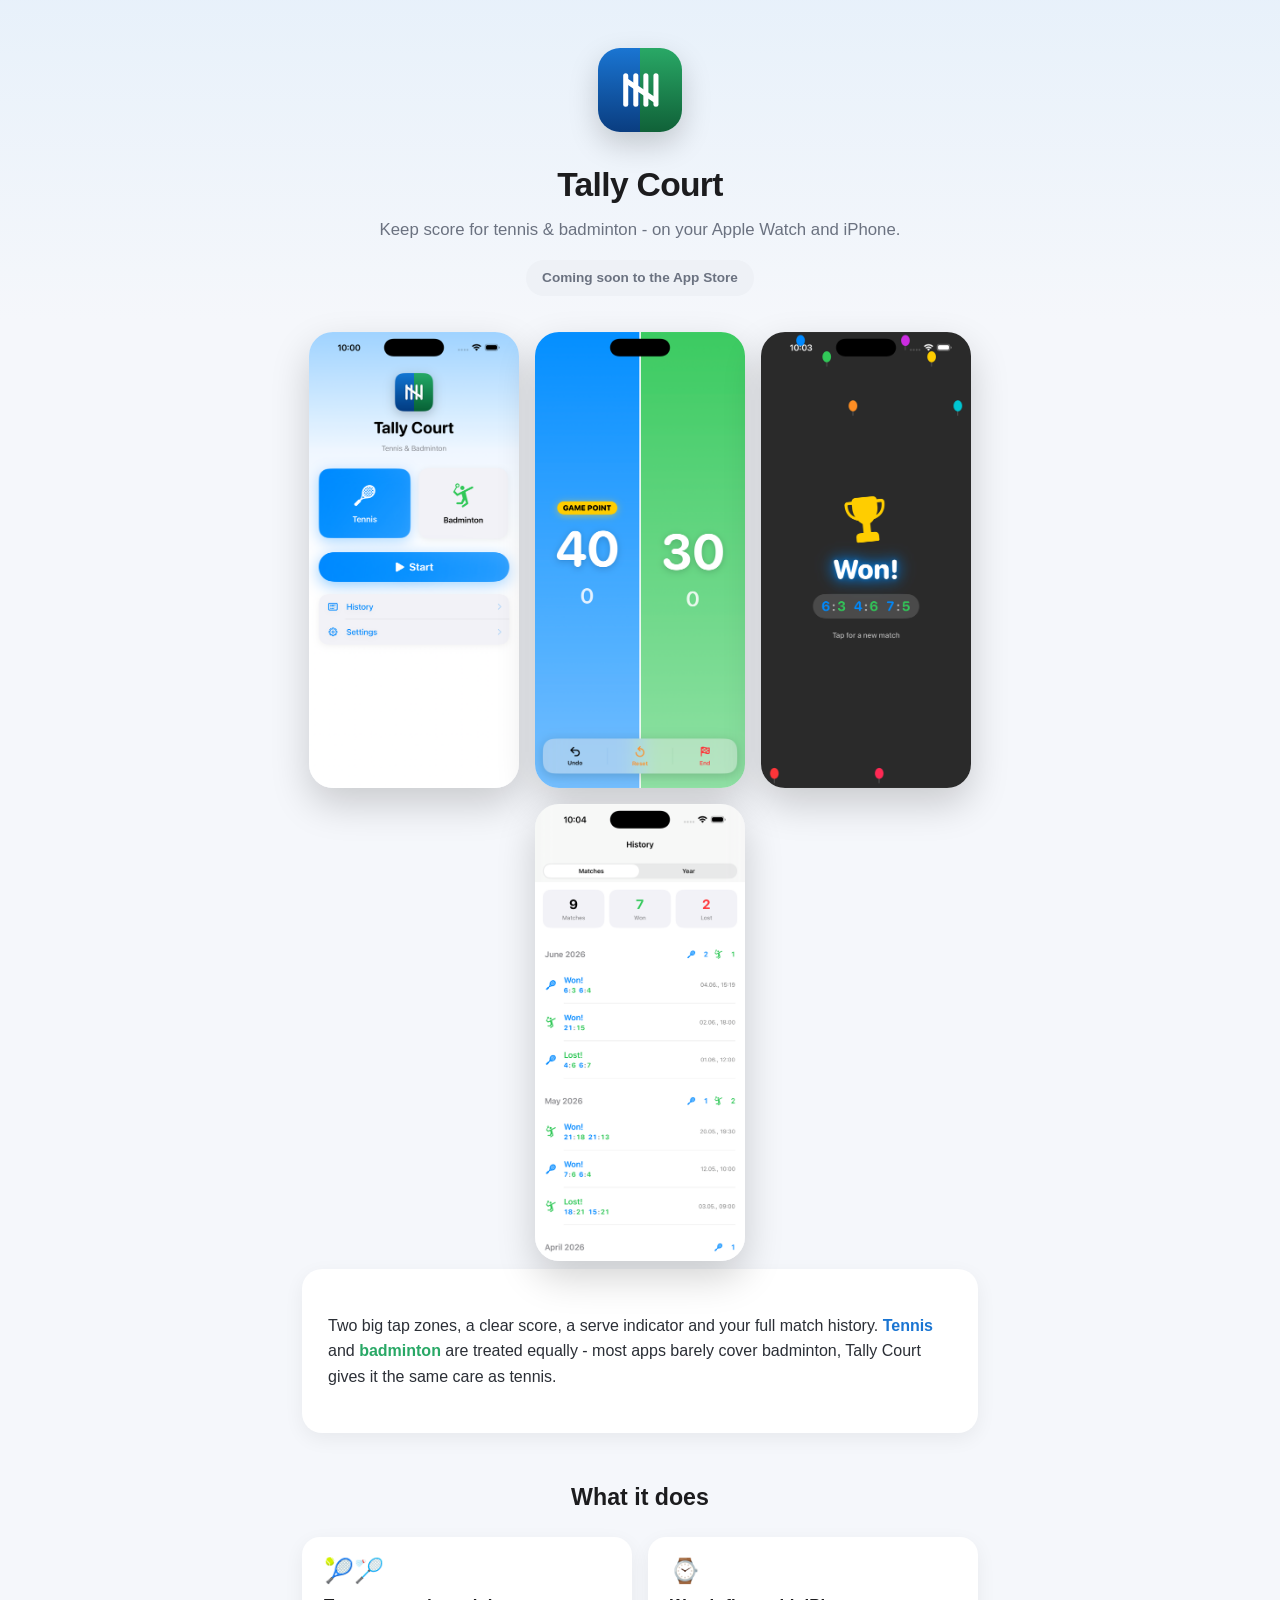
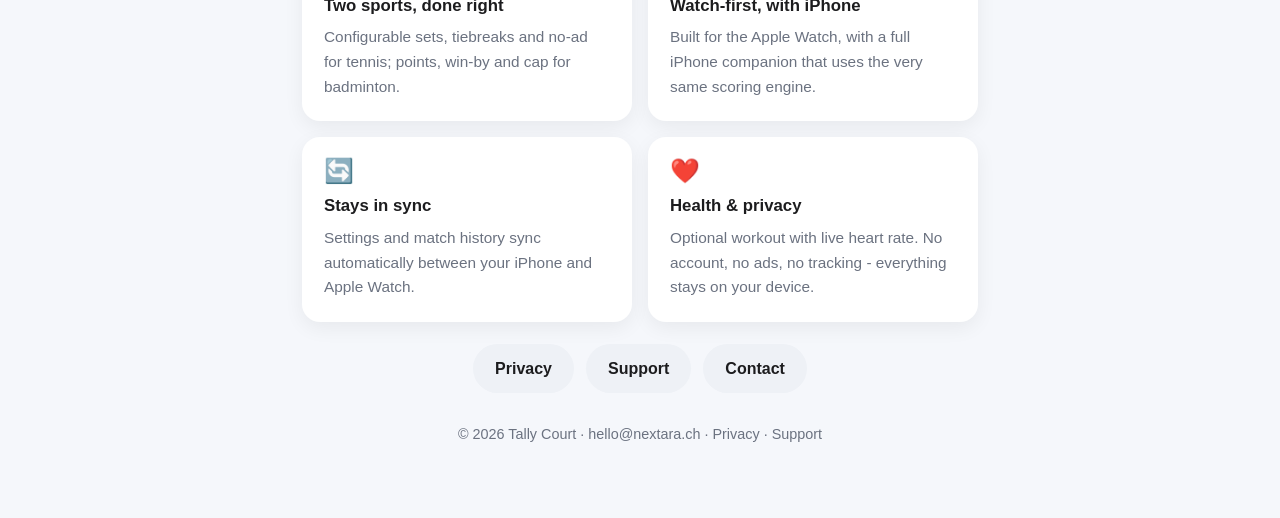
==== index.html @ cb95e3dd "Add marketing landing page with screenshots; set contact email to hello@nextara.ch" ====
<!doctype html>
<html lang="en">
<head>
  <meta charset="utf-8">
  <meta name="viewport" content="width=device-width, initial-scale=1">
  <title>Tally Court - Tennis &amp; Badminton scorekeeper for Apple Watch &amp; iPhone</title>
  <meta name="description" content="Tally Court keeps score for tennis and badminton on your Apple Watch and iPhone. Two tap zones, big score, serve indicator, match history - badminton treated equally to tennis.">
  <meta property="og:title" content="Tally Court">
  <meta property="og:description" content="Keep score for tennis and badminton on your Apple Watch and iPhone.">
  <meta property="og:type" content="website">
  <link rel="icon" href="mark.svg">
  <link rel="stylesheet" href="style.css">
</head>
<body>
  <div class="wrap">
    <header class="hero">
      <img class="mark" src="mark.svg" alt="Tally Court">
      <h1>Tally Court</h1>
      <p class="tagline">Keep score for tennis &amp; badminton - on your Apple Watch and iPhone.</p>
      <span class="badge">Coming soon to the App Store</span>
    </header>

    <div class="shots">
      <img src="shots/1-home.png" alt="Home screen" loading="lazy">
      <img src="shots/2-score.png" alt="Live score" loading="lazy">
      <img src="shots/3-win.png" alt="Match won" loading="lazy">
      <img src="shots/4-history.png" alt="Match history" loading="lazy">
    </div>

    <div class="card">
      <p>Two big tap zones, a clear score, a serve indicator and your full match history. <span class="sport tennis">Tennis</span> and <span class="sport badminton">badminton</span> are treated equally - most apps barely cover badminton, Tally Court gives it the same care as tennis.</p>
    </div>

    <h2 class="section-title">What it does</h2>
    <div class="features">
      <div class="feature">
        <div class="ico">🎾🏸</div>
        <h3>Two sports, done right</h3>
        <p>Configurable sets, tiebreaks and no-ad for tennis; points, win-by and cap for badminton.</p>
      </div>
      <div class="feature">
        <div class="ico">⌚️</div>
        <h3>Watch-first, with iPhone</h3>
        <p>Built for the Apple Watch, with a full iPhone companion that uses the very same scoring engine.</p>
      </div>
      <div class="feature">
        <div class="ico">🔄</div>
        <h3>Stays in sync</h3>
        <p>Settings and match history sync automatically between your iPhone and Apple Watch.</p>
      </div>
      <div class="feature">
        <div class="ico">❤️</div>
        <h3>Health &amp; privacy</h3>
        <p>Optional workout with live heart rate. No account, no ads, no tracking - everything stays on your device.</p>
      </div>
    </div>

    <div class="btns">
      <a class="btn alt" href="privacy.html">Privacy</a>
      <a class="btn alt" href="support.html">Support</a>
      <a class="btn alt" href="mailto:hello@nextara.ch">Contact</a>
    </div>

    <footer>
      &copy; 2026 Tally Court &middot; <a href="mailto:hello@nextara.ch">hello@nextara.ch</a> &middot;
      <a href="privacy.html">Privacy</a> &middot; <a href="support.html">Support</a>
    </footer>
  </div>
</body>
</html>
---- style.css ----
:root {
  --blue: #1a75d2;
  --green: #29a866;
  --ink: #1c1c1e;
  --muted: #6b7280;
  --bg: #f5f7fb;
  --card: #ffffff;
}

* { box-sizing: border-box; }

html { -webkit-text-size-adjust: 100%; }

body {
  margin: 0;
  font-family: -apple-system, BlinkMacSystemFont, "Segoe UI", Roboto, Helvetica, Arial, sans-serif;
  color: var(--ink);
  background: linear-gradient(180deg, rgba(26,117,210,0.10), var(--bg) 320px);
  line-height: 1.6;
}

.wrap {
  max-width: 720px;
  margin: 0 auto;
  padding: 48px 22px 72px;
}

header.hero { text-align: center; margin-bottom: 36px; }

.mark { width: 84px; height: 84px; border-radius: 22px; box-shadow: 0 12px 30px rgba(0,0,0,0.18); }

h1 { font-size: 2.1rem; font-weight: 800; margin: 18px 0 6px; letter-spacing: -0.02em; }
.tagline { color: var(--muted); font-size: 1.05rem; margin: 0; }

.card {
  background: var(--card);
  border-radius: 20px;
  padding: 28px 26px;
  box-shadow: 0 6px 20px rgba(0,0,0,0.06);
  margin-bottom: 22px;
}

h2 { font-size: 1.3rem; margin: 6px 0 14px; }
h3 { font-size: 1.05rem; margin: 22px 0 6px; }
p, li { color: #2b2f36; }
ul { padding-left: 20px; }
li { margin: 6px 0; }
small, .muted { color: var(--muted); }

a { color: var(--blue); text-decoration: none; }
a:hover { text-decoration: underline; }

.btns { display: flex; gap: 12px; flex-wrap: wrap; justify-content: center; margin-top: 22px; }
.btn {
  display: inline-block; padding: 12px 22px; border-radius: 999px; font-weight: 600;
  background: var(--blue); color: #fff;
}
.btn.alt { background: #eef1f6; color: var(--ink); }

footer { text-align: center; color: var(--muted); font-size: 0.9rem; margin-top: 30px; }
footer a { color: var(--muted); }

.sport { font-weight: 700; }
.tennis { color: var(--blue); }
.badminton { color: var(--green); }

.badge {
  display: inline-block; margin-top: 16px; padding: 7px 16px; border-radius: 999px;
  background: #eef1f6; color: var(--muted); font-size: 0.85rem; font-weight: 600;
}

.shots { display: flex; gap: 16px; justify-content: center; flex-wrap: wrap; margin: 6px 0 8px; }
.shots img {
  width: 210px; max-width: 42vw; border-radius: 24px;
  box-shadow: 0 16px 38px rgba(0,0,0,0.18);
}

.section-title { text-align: center; font-size: 1.45rem; margin: 46px 0 20px; }

.features { display: grid; grid-template-columns: repeat(auto-fit, minmax(220px, 1fr)); gap: 16px; }
.feature {
  background: var(--card); border-radius: 18px; padding: 22px;
  box-shadow: 0 6px 20px rgba(0,0,0,0.06);
}
.feature .ico { font-size: 1.5rem; line-height: 1; }
.feature h3 { margin: 10px 0 6px; font-size: 1.05rem; }
.feature p { color: var(--muted); margin: 0; font-size: 0.96rem; }
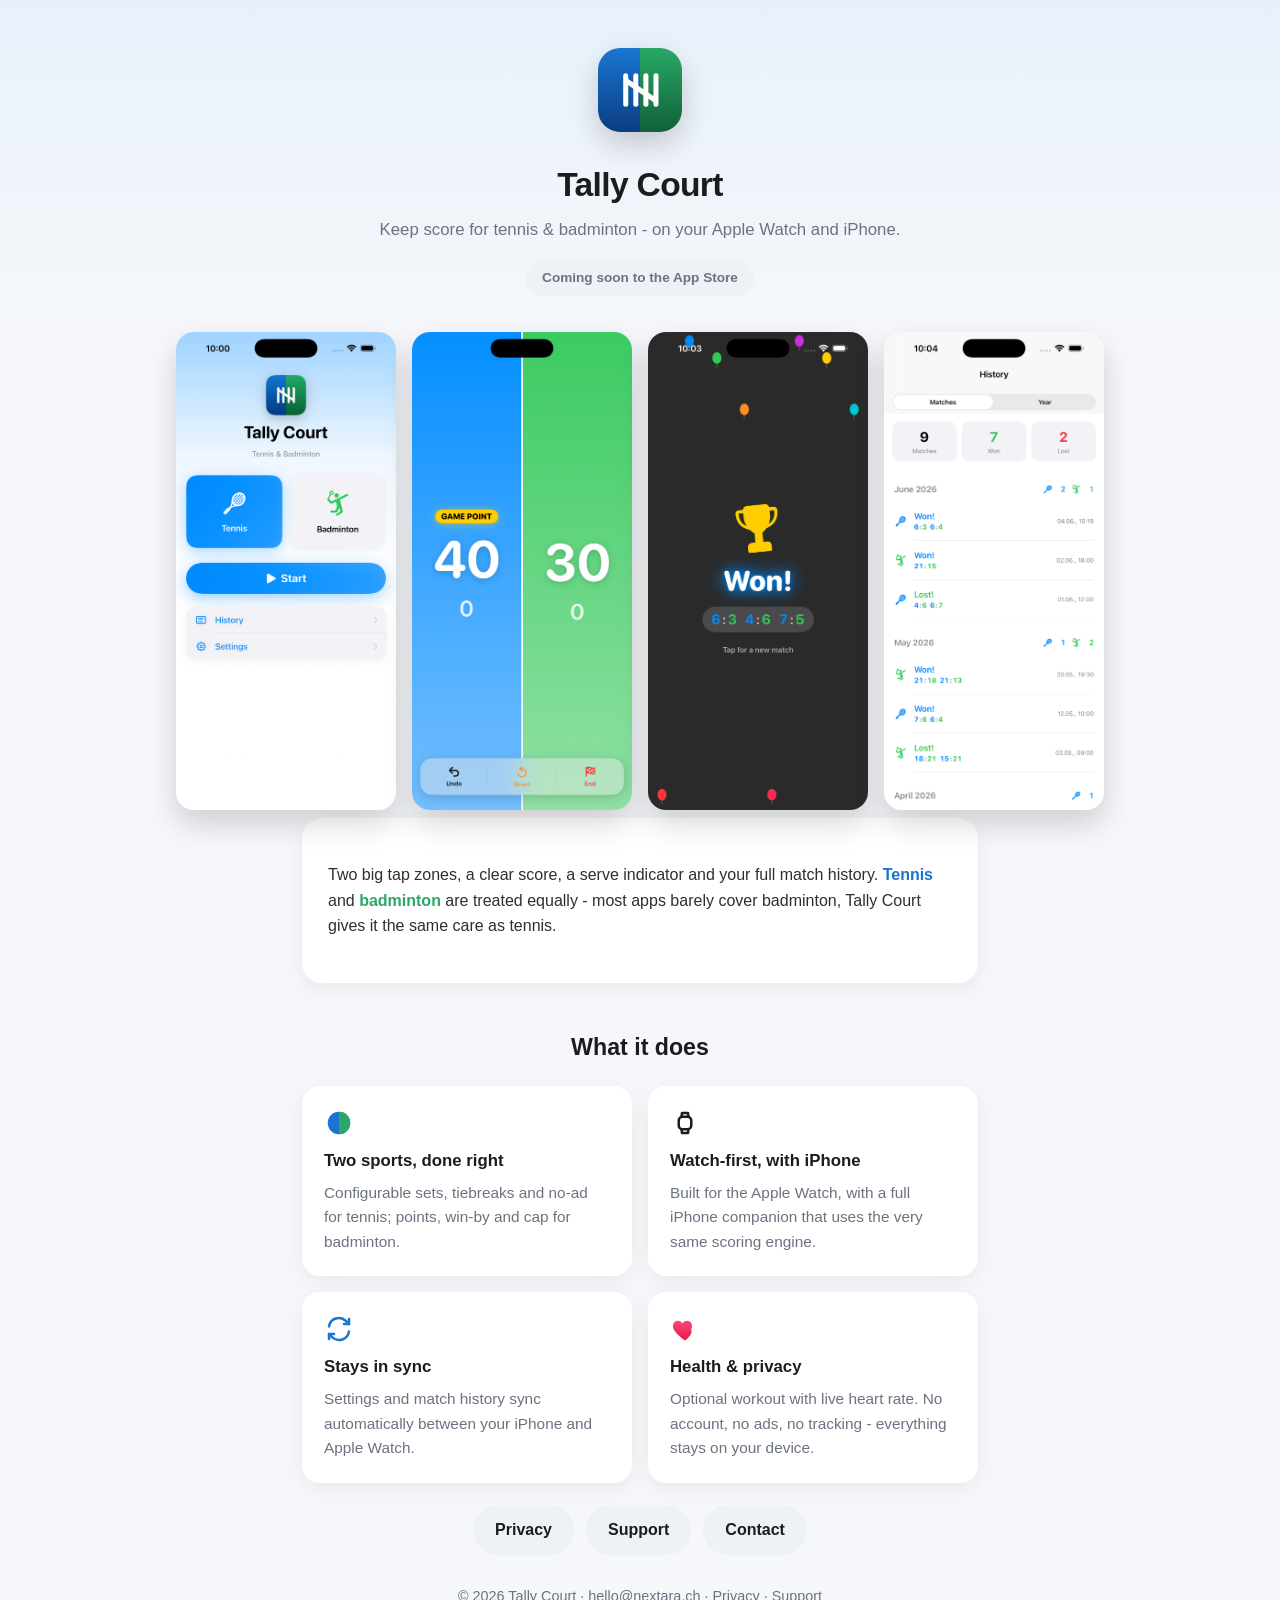
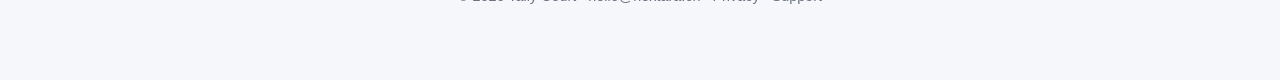
==== commit c862378b: "Replace feature emojis with inline SVG icons and put screenshots in one row" ====
--- a/index.html
+++ b/index.html
@@ -34,22 +34,47 @@
     <h2 class="section-title">What it does</h2>
     <div class="features">
       <div class="feature">
-        <div class="ico">🎾🏸</div>
+        <div class="ico">
+          <svg viewBox="0 0 24 24" aria-hidden="true">
+            <circle cx="12" cy="12" r="9" fill="#1a75d2"/>
+            <path d="M12 3a9 9 0 0 1 0 18z" fill="#29a866"/>
+          </svg>
+        </div>
         <h3>Two sports, done right</h3>
         <p>Configurable sets, tiebreaks and no-ad for tennis; points, win-by and cap for badminton.</p>
       </div>
       <div class="feature">
-        <div class="ico">⌚️</div>
+        <div class="ico">
+          <svg viewBox="0 0 24 24" fill="none" stroke="#1c1c1e" stroke-width="2" stroke-linecap="round" stroke-linejoin="round" aria-hidden="true">
+            <rect x="7" y="7" width="10" height="10" rx="3"/>
+            <path d="M9.2 7l.4-3h4.8l.4 3M9.2 17l.4 3h4.8l.4-3"/>
+          </svg>
+        </div>
         <h3>Watch-first, with iPhone</h3>
         <p>Built for the Apple Watch, with a full iPhone companion that uses the very same scoring engine.</p>
       </div>
       <div class="feature">
-        <div class="ico">🔄</div>
+        <div class="ico">
+          <svg viewBox="0 0 24 24" fill="none" stroke="#1a75d2" stroke-width="2" stroke-linecap="round" stroke-linejoin="round" aria-hidden="true">
+            <path d="M4 10a8 8 0 0 1 13.5-4.5L20 8"/>
+            <path d="M20 14a8 8 0 0 1-13.5 4.5L4 16"/>
+            <path d="M20 4v4h-4M4 20v-4h4"/>
+          </svg>
+        </div>
         <h3>Stays in sync</h3>
         <p>Settings and match history sync automatically between your iPhone and Apple Watch.</p>
       </div>
       <div class="feature">
-        <div class="ico">❤️</div>
+        <div class="ico">
+          <svg viewBox="0 0 24 24" aria-hidden="true">
+            <defs>
+              <linearGradient id="heart" x1="0" y1="0" x2="0" y2="1">
+                <stop offset="0" stop-color="#fd4a7a"/><stop offset="1" stop-color="#e51a45"/>
+              </linearGradient>
+            </defs>
+            <path d="M12 21s-6.7-4.3-9-8.7C1.4 8.7 3 5.3 6.3 5.3c1.9 0 3 1.1 3.7 2.1.7-1 1.8-2.1 3.7-2.1 3.3 0 4.9 3.4 3.3 7C18.7 16.7 12 21 12 21z" fill="url(#heart)"/>
+          </svg>
+        </div>
         <h3>Health &amp; privacy</h3>
         <p>Optional workout with live heart rate. No account, no ads, no tracking - everything stays on your device.</p>
       </div>
--- a/style.css
+++ b/style.css
@@ -69,10 +69,14 @@
   background: #eef1f6; color: var(--muted); font-size: 0.85rem; font-weight: 600;
 }
 
-.shots { display: flex; gap: 16px; justify-content: center; flex-wrap: wrap; margin: 6px 0 8px; }
+.shots {
+  display: flex; gap: 16px; justify-content: center; flex-wrap: nowrap;
+  position: relative; left: 50%; transform: translateX(-50%);
+  width: min(94vw, 940px); margin: 6px 0 8px;
+}
 .shots img {
-  width: 210px; max-width: 42vw; border-radius: 24px;
-  box-shadow: 0 16px 38px rgba(0,0,0,0.18);
+  flex: 1 1 0; min-width: 0; max-width: 220px; height: auto; border-radius: 18px;
+  box-shadow: 0 14px 30px rgba(0,0,0,0.16);
 }
 
 .section-title { text-align: center; font-size: 1.45rem; margin: 46px 0 20px; }
@@ -82,6 +86,7 @@
   background: var(--card); border-radius: 18px; padding: 22px;
   box-shadow: 0 6px 20px rgba(0,0,0,0.06);
 }
-.feature .ico { font-size: 1.5rem; line-height: 1; }
+.feature .ico { line-height: 1; }
+.feature .ico svg { width: 30px; height: 30px; display: block; }
 .feature h3 { margin: 10px 0 6px; font-size: 1.05rem; }
 .feature p { color: var(--muted); margin: 0; font-size: 0.96rem; }
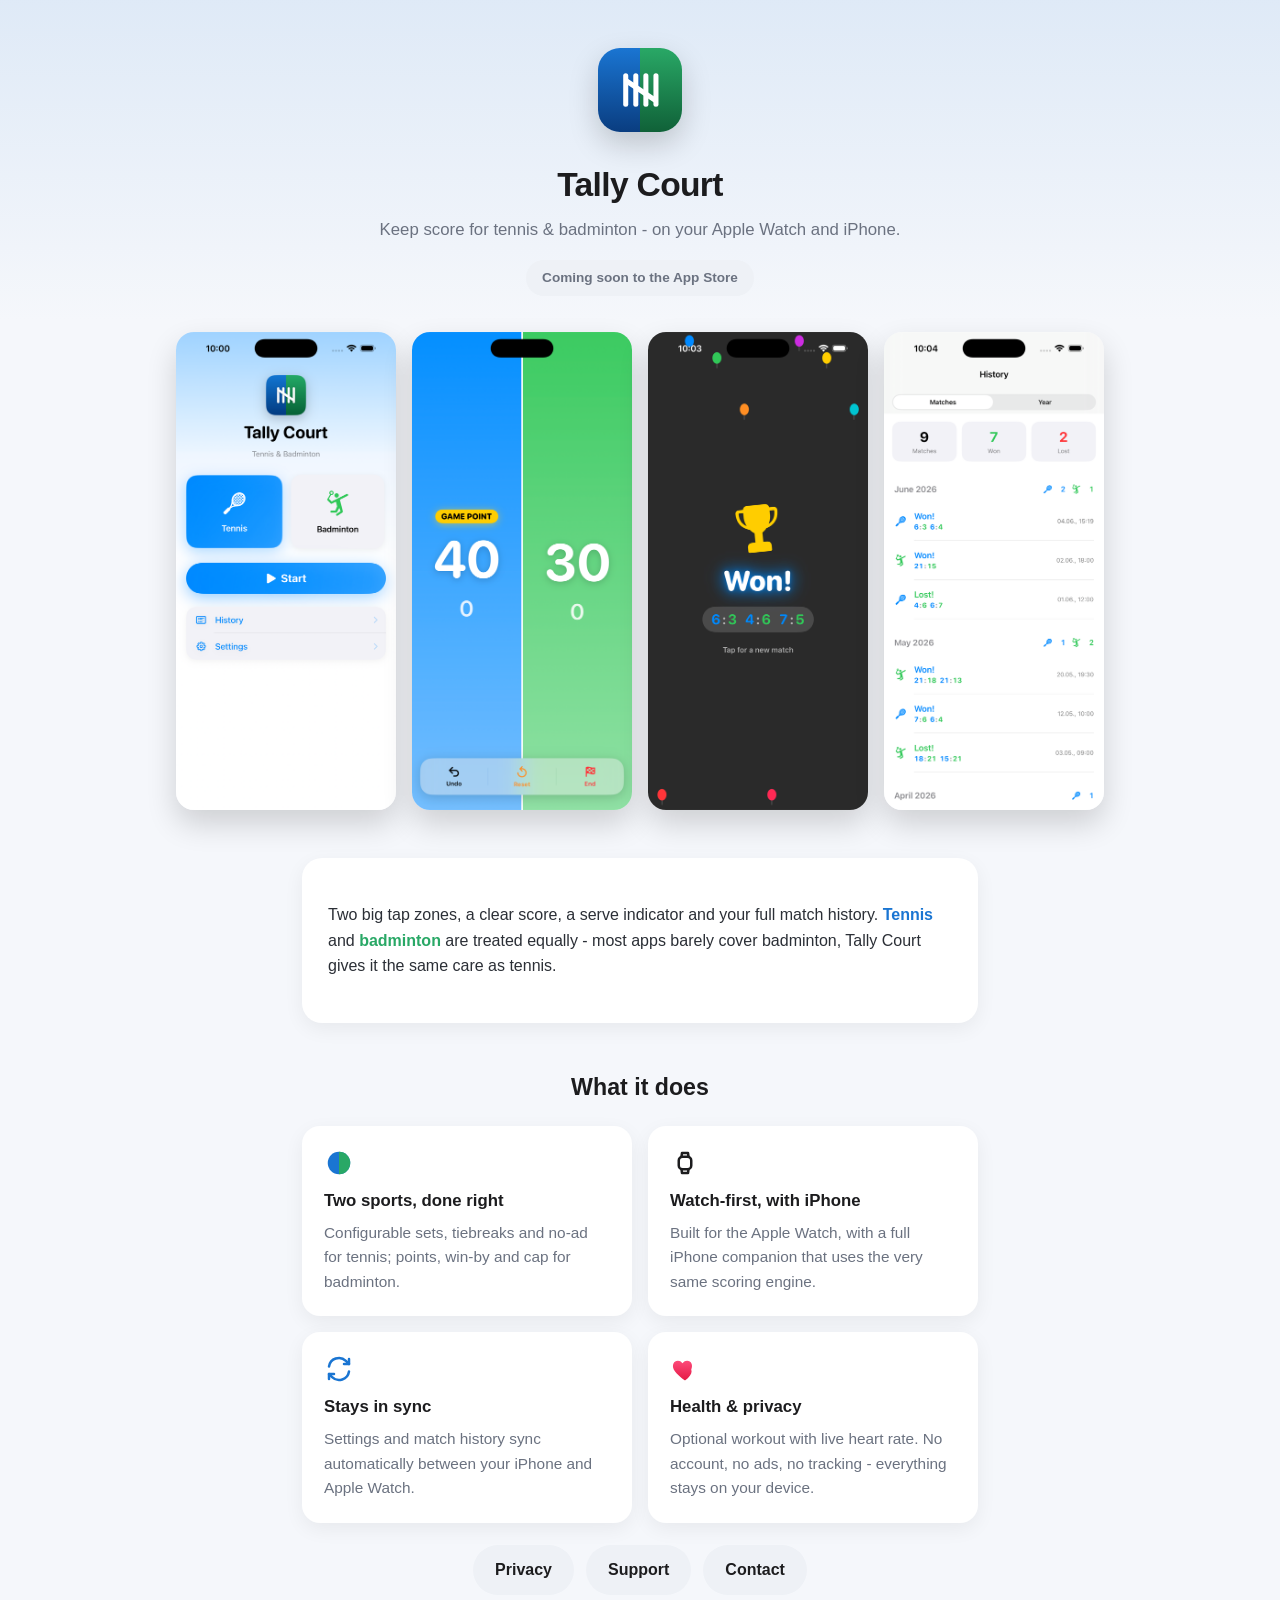
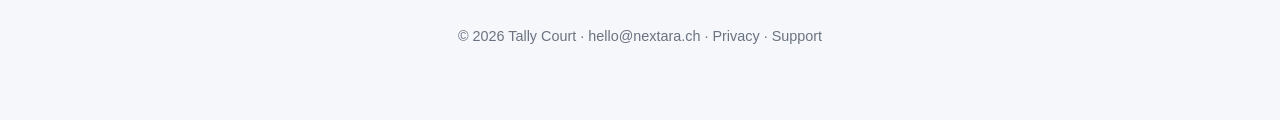
==== commit 9a9214af: "Obfuscate the contact email against scraping bots (assembled via JS)" ====
--- a/index.html
+++ b/index.html
@@ -83,13 +83,14 @@
     <div class="btns">
       <a class="btn alt" href="privacy.html">Privacy</a>
       <a class="btn alt" href="support.html">Support</a>
-      <a class="btn alt" href="mailto:hello@nextara.ch">Contact</a>
+      <a class="btn alt" data-mail href="#">Contact</a>
     </div>
 
     <footer>
-      &copy; 2026 Tally Court &middot; <a href="mailto:hello@nextara.ch">hello@nextara.ch</a> &middot;
+      &copy; 2026 Tally Court &middot; <a data-mail="text" href="#">email</a> &middot;
       <a href="privacy.html">Privacy</a> &middot; <a href="support.html">Support</a>
     </footer>
   </div>
+  <script src="mail.js"></script>
 </body>
 </html>
--- a/style.css
+++ b/style.css
@@ -11,11 +11,14 @@
 
 html { -webkit-text-size-adjust: 100%; }
 
+html { background: var(--bg); }
+
 body {
   margin: 0;
+  min-height: 100vh;
   font-family: -apple-system, BlinkMacSystemFont, "Segoe UI", Roboto, Helvetica, Arial, sans-serif;
   color: var(--ink);
-  background: linear-gradient(180deg, rgba(26,117,210,0.10), var(--bg) 320px);
+  background: linear-gradient(180deg, rgba(26,117,210,0.10), var(--bg) 320px) no-repeat;
   line-height: 1.6;
 }
 
@@ -72,7 +75,7 @@
 .shots {
   display: flex; gap: 16px; justify-content: center; flex-wrap: nowrap;
   position: relative; left: 50%; transform: translateX(-50%);
-  width: min(94vw, 940px); margin: 6px 0 8px;
+  width: min(94vw, 940px); margin: 20px 0 48px;
 }
 .shots img {
   flex: 1 1 0; min-width: 0; max-width: 220px; height: auto; border-radius: 18px;
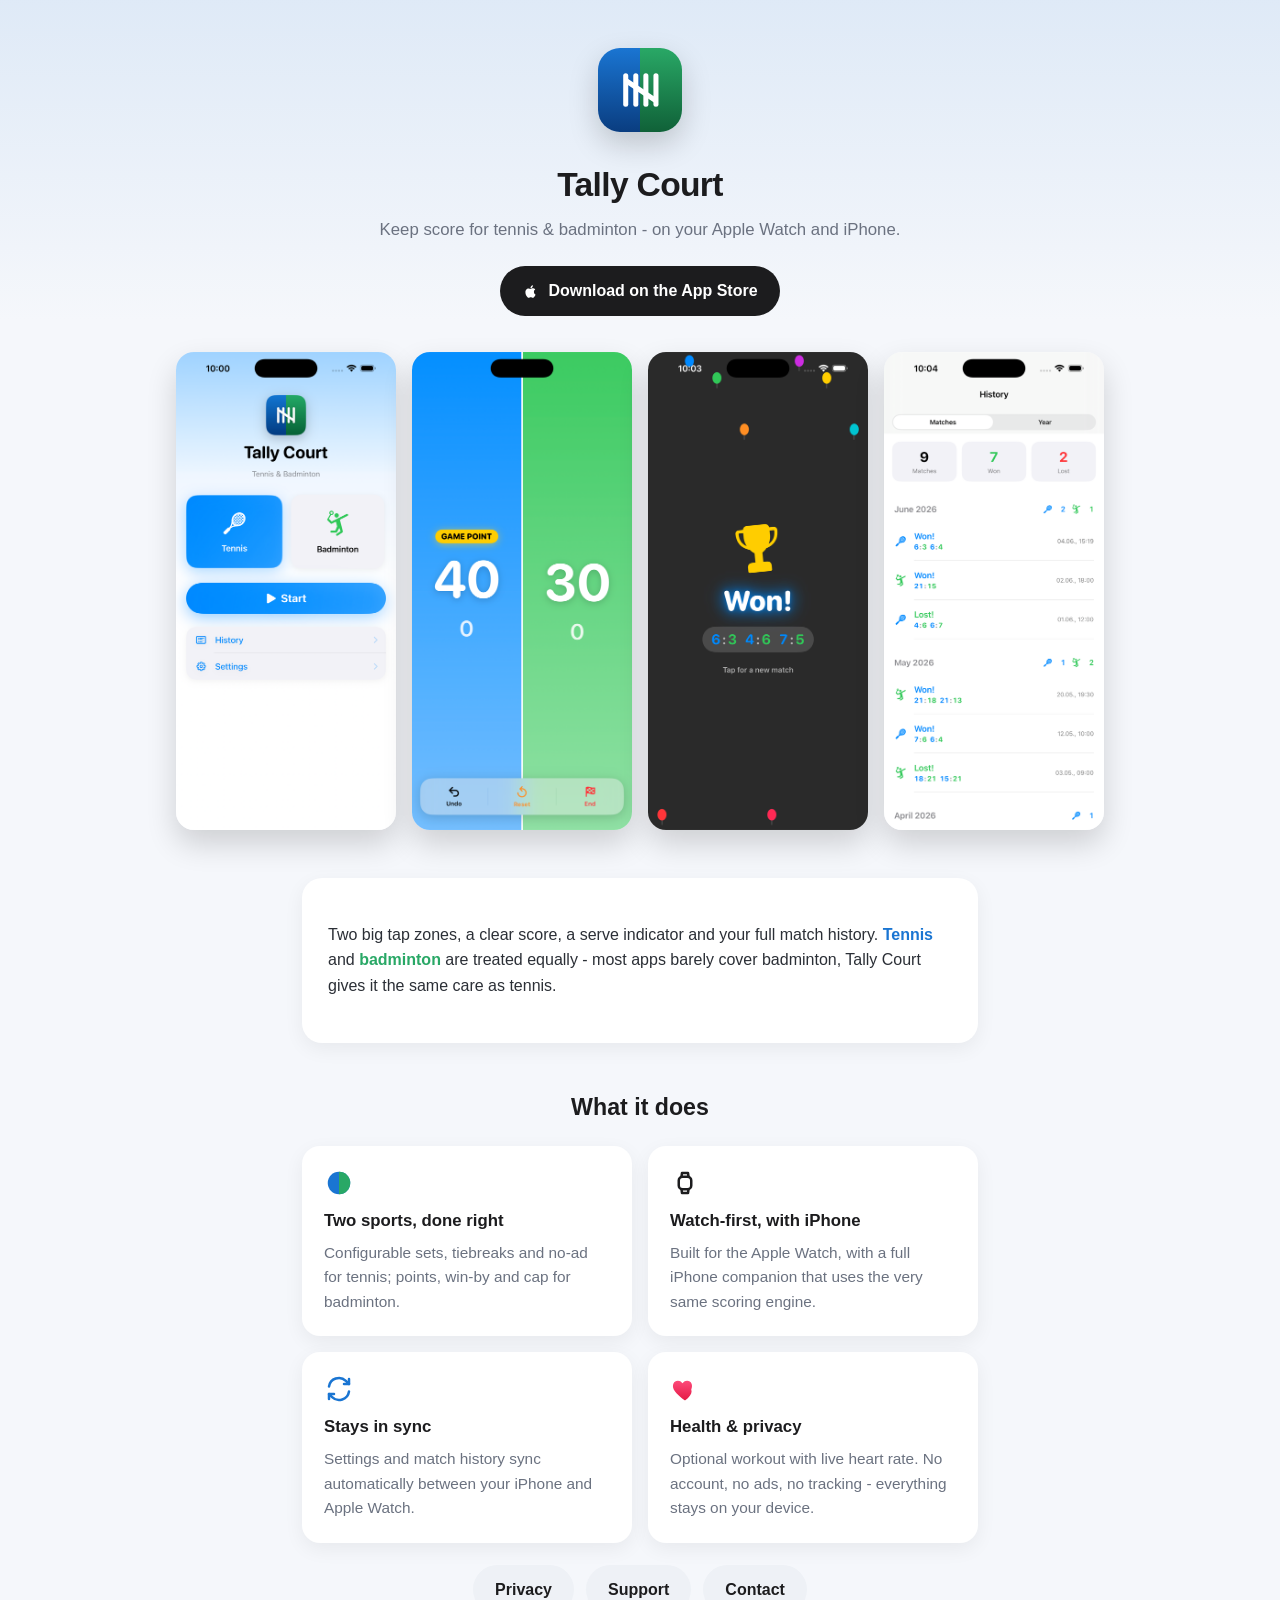
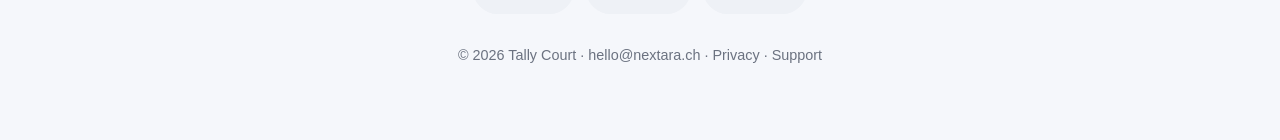
==== commit ff07040c: "Add App Store download button, replace coming-soon badge" ====
--- a/index.html
+++ b/index.html
@@ -17,7 +17,12 @@
       <img class="mark" src="mark.svg" alt="Tally Court">
       <h1>Tally Court</h1>
       <p class="tagline">Keep score for tennis &amp; badminton - on your Apple Watch and iPhone.</p>
-      <span class="badge">Coming soon to the App Store</span>
+      <div class="btns">
+        <a class="btn store" href="https://apps.apple.com/app/id6776566859">
+          <svg viewBox="0 0 16 16" aria-hidden="true" focusable="false"><path fill="currentColor" d="M11.18 8.46c.02-1.49 1.22-2.2 1.27-2.24-.69-1.02-1.77-1.16-2.15-1.18-.92-.09-1.79.54-2.25.54-.46 0-1.18-.53-1.94-.51-1 .01-1.92.58-2.43 1.47-1.04 1.8-.27 4.46.75 5.92.5.71 1.09 1.51 1.86 1.48.75-.03 1.03-.48 1.93-.48.9 0 1.16.48 1.95.46.81-.01 1.32-.73 1.81-1.45.57-.83.81-1.63.82-1.67-.02-.01-1.57-.6-1.59-2.39zM9.7 4.03c.41-.5.69-1.19.61-1.88-.59.02-1.31.39-1.74.89-.38.44-.72 1.15-.63 1.82.66.05 1.34-.33 1.76-.83z"/></svg>
+          Download on the App Store
+        </a>
+      </div>
     </header>
 
     <div class="shots">
--- a/style.css
+++ b/style.css
@@ -59,6 +59,12 @@
   background: var(--blue); color: #fff;
 }
 .btn.alt { background: #eef1f6; color: var(--ink); }
+.btn.store {
+  display: inline-flex; align-items: center; gap: 9px;
+  background: var(--ink); color: #fff;
+}
+.btn.store:hover { text-decoration: none; background: #000; }
+.btn.store svg { width: 17px; height: 17px; }
 
 footer { text-align: center; color: var(--muted); font-size: 0.9rem; margin-top: 30px; }
 footer a { color: var(--muted); }
@@ -66,11 +72,6 @@
 .sport { font-weight: 700; }
 .tennis { color: var(--blue); }
 .badminton { color: var(--green); }
-
-.badge {
-  display: inline-block; margin-top: 16px; padding: 7px 16px; border-radius: 999px;
-  background: #eef1f6; color: var(--muted); font-size: 0.85rem; font-weight: 600;
-}
 
 .shots {
   display: flex; gap: 16px; justify-content: center; flex-wrap: nowrap;
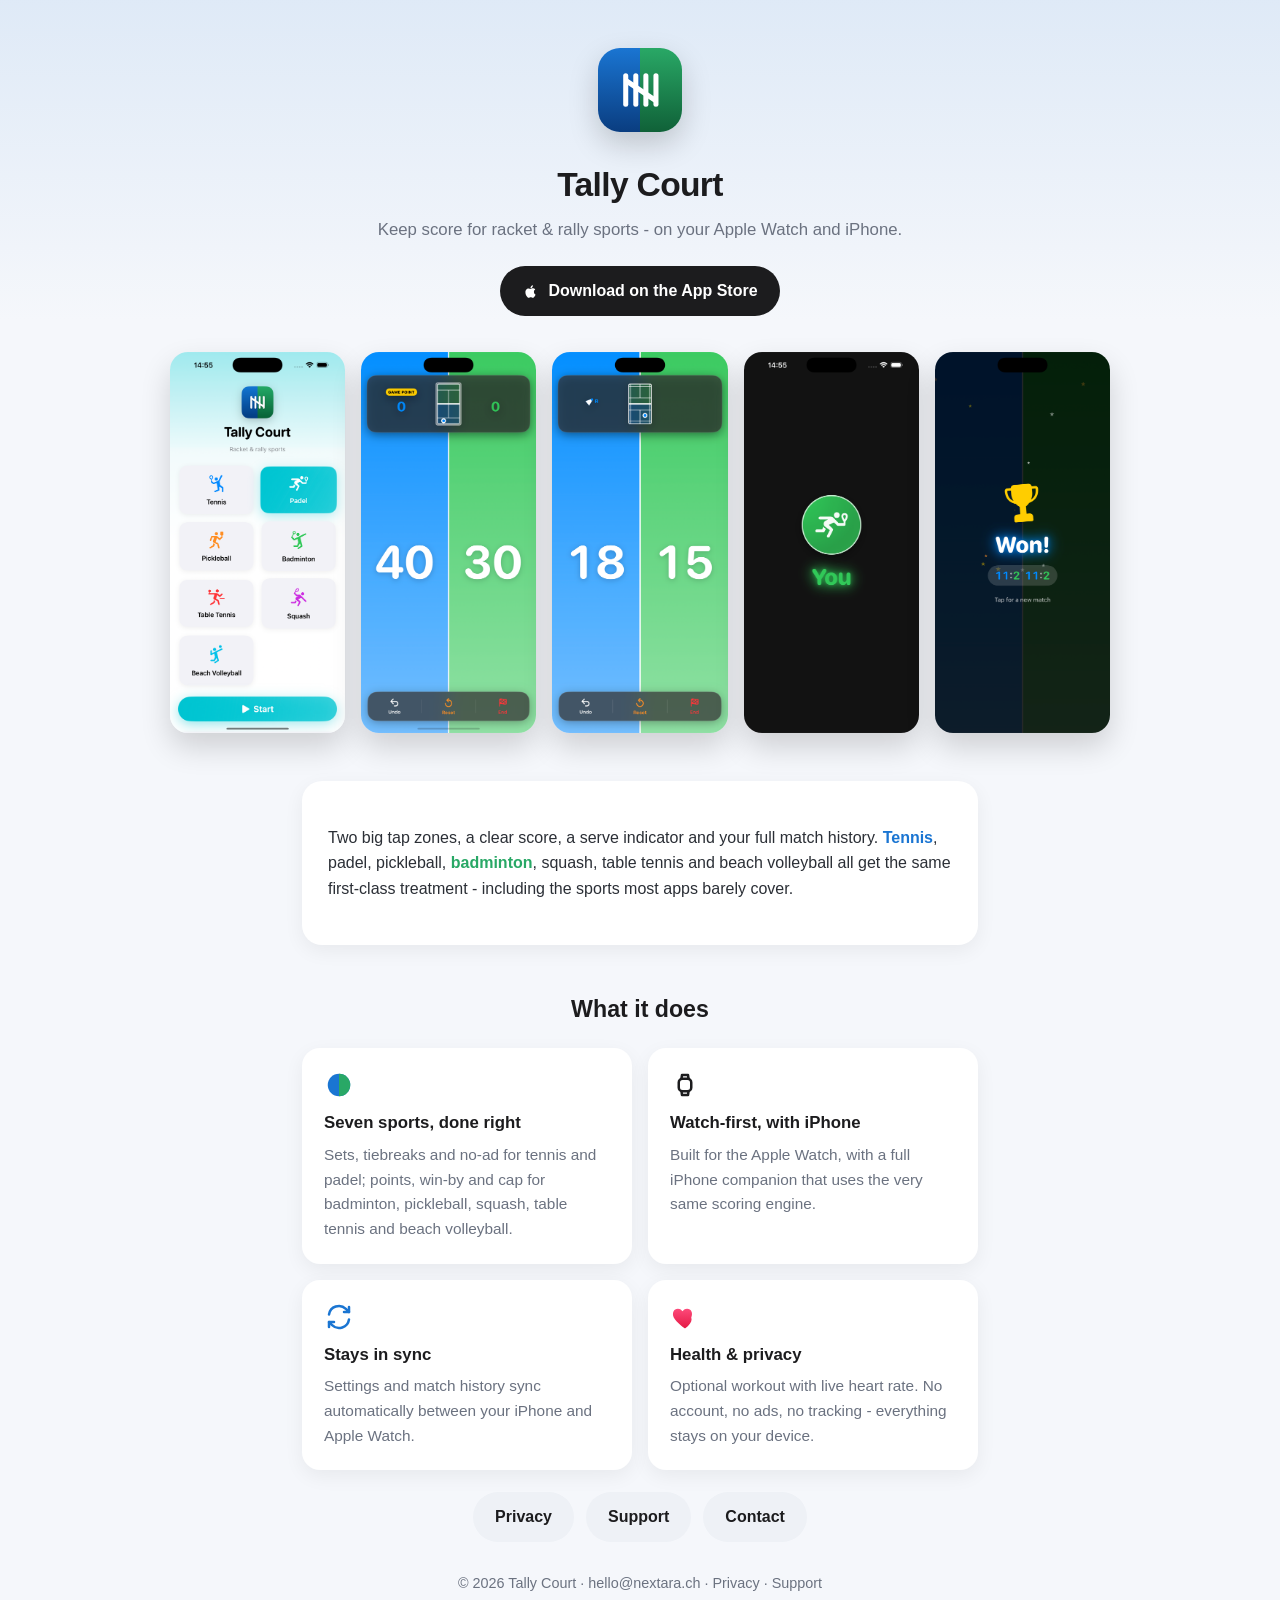
==== commit 6f8fa76f: "Update screenshots and copy for multi-sport 2.0 - Replace the 4 phone shots with a multi-sport set: " ====
--- a/index.html
+++ b/index.html
@@ -3,10 +3,10 @@
 <head>
   <meta charset="utf-8">
   <meta name="viewport" content="width=device-width, initial-scale=1">
-  <title>Tally Court - Tennis &amp; Badminton scorekeeper for Apple Watch &amp; iPhone</title>
-  <meta name="description" content="Tally Court keeps score for tennis and badminton on your Apple Watch and iPhone. Two tap zones, big score, serve indicator, match history - badminton treated equally to tennis.">
+  <title>Tally Court - Racket &amp; rally sport scorekeeper for Apple Watch &amp; iPhone</title>
+  <meta name="description" content="Tally Court keeps score for tennis, padel, pickleball, badminton, squash, table tennis and beach volleyball on your Apple Watch and iPhone. Two tap zones, big score, serve indicator, match history.">
   <meta property="og:title" content="Tally Court">
-  <meta property="og:description" content="Keep score for tennis and badminton on your Apple Watch and iPhone.">
+  <meta property="og:description" content="Keep score for tennis, padel, pickleball, badminton, squash, table tennis and beach volleyball on your Apple Watch and iPhone.">
   <meta property="og:type" content="website">
   <link rel="icon" href="mark.svg">
   <link rel="stylesheet" href="style.css">
@@ -16,24 +16,25 @@
     <header class="hero">
       <img class="mark" src="mark.svg" alt="Tally Court">
       <h1>Tally Court</h1>
-      <p class="tagline">Keep score for tennis &amp; badminton - on your Apple Watch and iPhone.</p>
+      <p class="tagline">Keep score for racket &amp; rally sports - on your Apple Watch and iPhone.</p>
       <div class="btns">
         <a class="btn store" href="https://apps.apple.com/app/id6776566859">
-          <svg viewBox="0 0 16 16" aria-hidden="true" focusable="false"><path fill="currentColor" d="M11.18 8.46c.02-1.49 1.22-2.2 1.27-2.24-.69-1.02-1.77-1.16-2.15-1.18-.92-.09-1.79.54-2.25.54-.46 0-1.18-.53-1.94-.51-1 .01-1.92.58-2.43 1.47-1.04 1.8-.27 4.46.75 5.92.5.71 1.09 1.51 1.86 1.48.75-.03 1.03-.48 1.93-.48.9 0 1.16.48 1.95.46.81-.01 1.32-.73 1.81-1.45.57-.83.81-1.63.82-1.67-.02-.01-1.57-.6-1.59-2.39zM9.7 4.03c.41-.5.69-1.19.61-1.88-.59.02-1.31.39-1.74.89-.38.44-.72 1.15-.63 1.82.66.05 1.34-.33 1.76-.83z"/></svg>
+          <svg width="17" height="17" viewBox="0 0 16 16" aria-hidden="true" focusable="false"><path fill="currentColor" d="M11.18 8.46c.02-1.49 1.22-2.2 1.27-2.24-.69-1.02-1.77-1.16-2.15-1.18-.92-.09-1.79.54-2.25.54-.46 0-1.18-.53-1.94-.51-1 .01-1.92.58-2.43 1.47-1.04 1.8-.27 4.46.75 5.92.5.71 1.09 1.51 1.86 1.48.75-.03 1.03-.48 1.93-.48.9 0 1.16.48 1.95.46.81-.01 1.32-.73 1.81-1.45.57-.83.81-1.63.82-1.67-.02-.01-1.57-.6-1.59-2.39zM9.7 4.03c.41-.5.69-1.19.61-1.88-.59.02-1.31.39-1.74.89-.38.44-.72 1.15-.63 1.82.66.05 1.34-.33 1.76-.83z"/></svg>
           Download on the App Store
         </a>
       </div>
     </header>
 
     <div class="shots">
-      <img src="shots/1-home.png" alt="Home screen" loading="lazy">
-      <img src="shots/2-score.png" alt="Live score" loading="lazy">
-      <img src="shots/3-win.png" alt="Match won" loading="lazy">
-      <img src="shots/4-history.png" alt="Match history" loading="lazy">
+      <img src="shots/home.png" alt="All sports on the home screen" loading="lazy">
+      <img src="shots/padel.png" alt="Live padel score with court" loading="lazy">
+      <img src="shots/badminton.png" alt="Badminton score with court" loading="lazy">
+      <img src="shots/coin.png" alt="Coin flip for the first server" loading="lazy">
+      <img src="shots/win.png" alt="Match won" loading="lazy">
     </div>
 
     <div class="card">
-      <p>Two big tap zones, a clear score, a serve indicator and your full match history. <span class="sport tennis">Tennis</span> and <span class="sport badminton">badminton</span> are treated equally - most apps barely cover badminton, Tally Court gives it the same care as tennis.</p>
+      <p>Two big tap zones, a clear score, a serve indicator and your full match history. <span class="sport tennis">Tennis</span>, padel, pickleball, <span class="sport badminton">badminton</span>, squash, table tennis and beach volleyball all get the same first-class treatment - including the sports most apps barely cover.</p>
     </div>
 
     <h2 class="section-title">What it does</h2>
@@ -45,8 +46,8 @@
             <path d="M12 3a9 9 0 0 1 0 18z" fill="#29a866"/>
           </svg>
         </div>
-        <h3>Two sports, done right</h3>
-        <p>Configurable sets, tiebreaks and no-ad for tennis; points, win-by and cap for badminton.</p>
+        <h3>Seven sports, done right</h3>
+        <p>Sets, tiebreaks and no-ad for tennis and padel; points, win-by and cap for badminton, pickleball, squash, table tennis and beach volleyball.</p>
       </div>
       <div class="feature">
         <div class="ico">
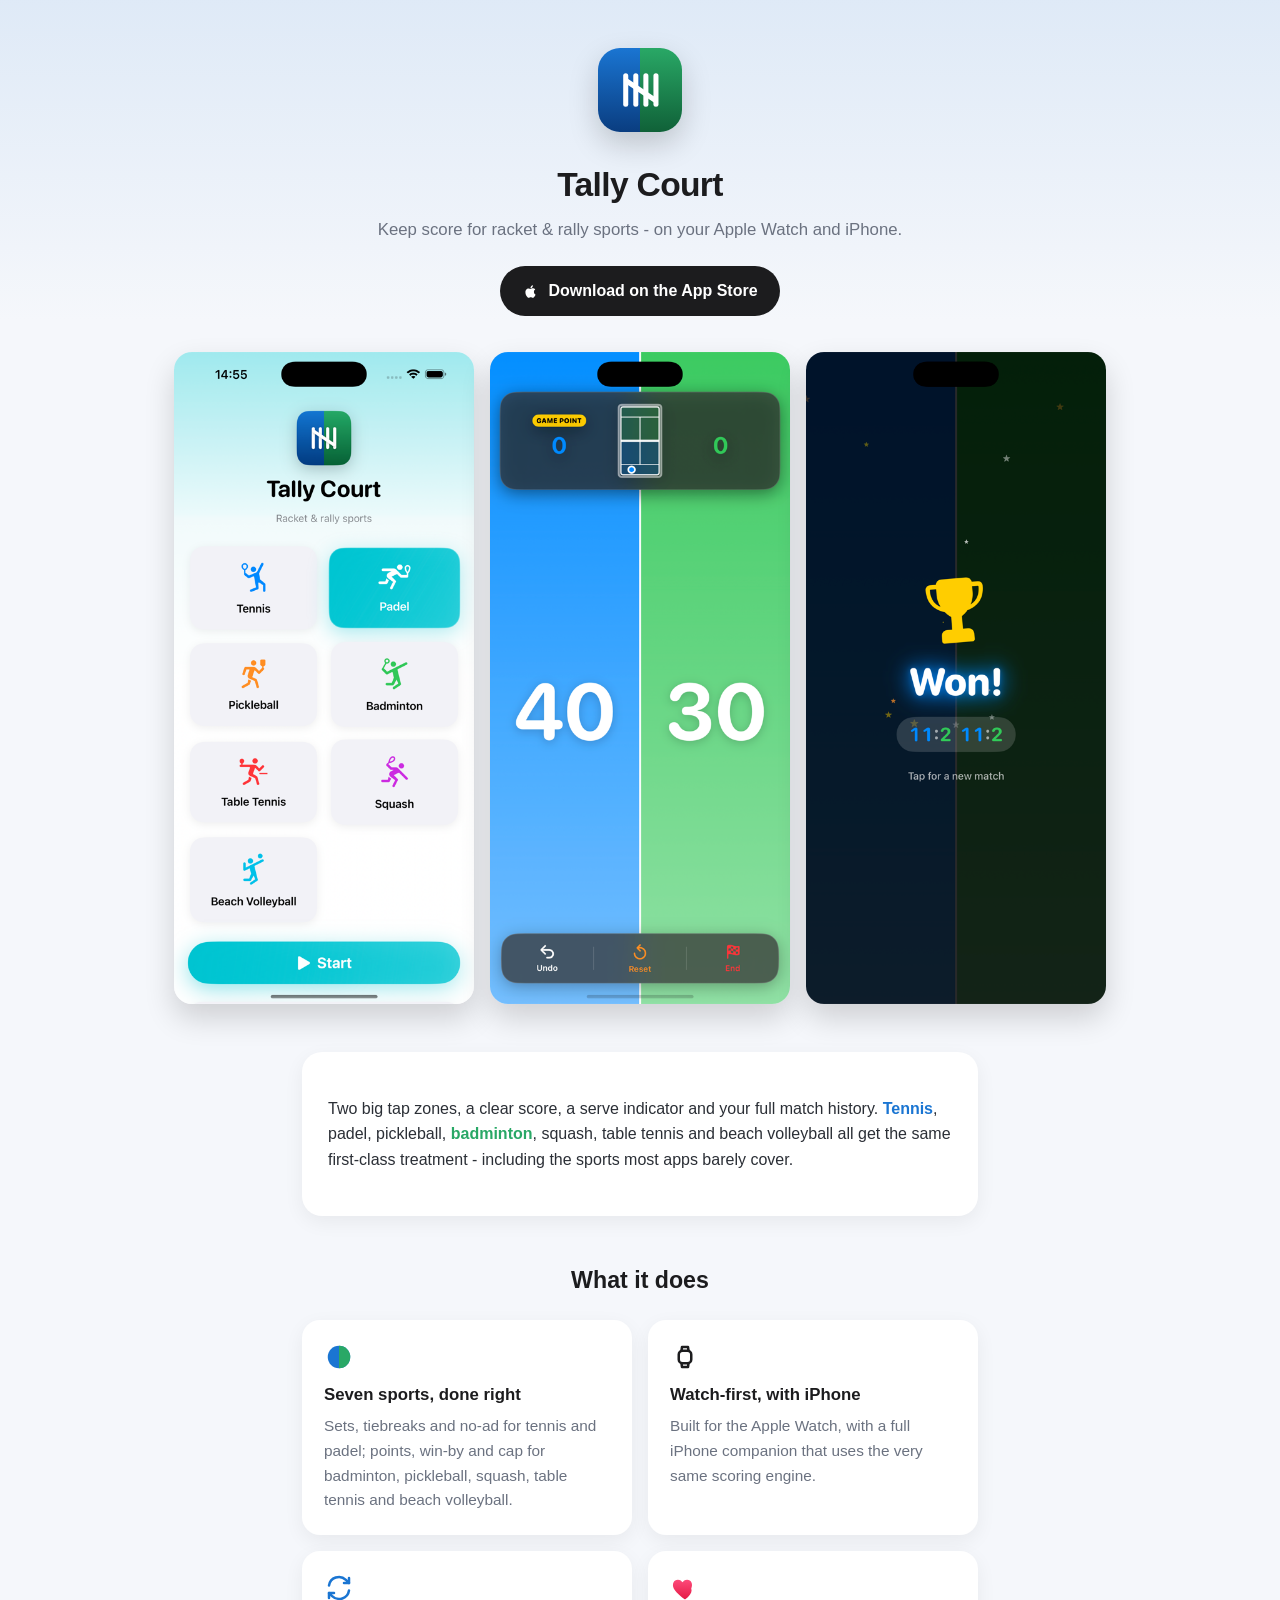
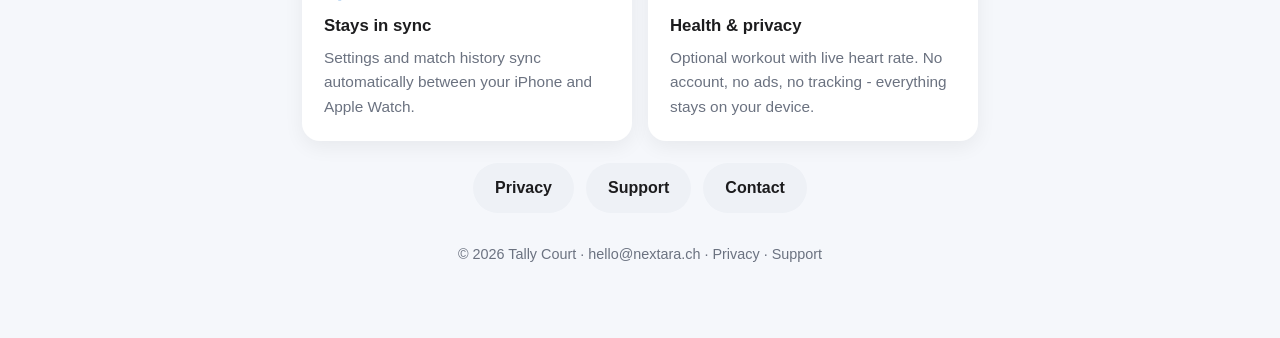
==== commit aef74f77: "Trim to three larger screenshots Keep home, padel score and win; drop the badminton and coin-flip sh" ====
--- a/index.html
+++ b/index.html
@@ -28,8 +28,6 @@
     <div class="shots">
       <img src="shots/home.png" alt="All sports on the home screen" loading="lazy">
       <img src="shots/padel.png" alt="Live padel score with court" loading="lazy">
-      <img src="shots/badminton.png" alt="Badminton score with court" loading="lazy">
-      <img src="shots/coin.png" alt="Coin flip for the first server" loading="lazy">
       <img src="shots/win.png" alt="Match won" loading="lazy">
     </div>
 
--- a/style.css
+++ b/style.css
@@ -79,7 +79,7 @@
   width: min(94vw, 940px); margin: 20px 0 48px;
 }
 .shots img {
-  flex: 1 1 0; min-width: 0; max-width: 220px; height: auto; border-radius: 18px;
+  flex: 1 1 0; min-width: 0; max-width: 300px; height: auto; border-radius: 18px;
   box-shadow: 0 14px 30px rgba(0,0,0,0.16);
 }
 
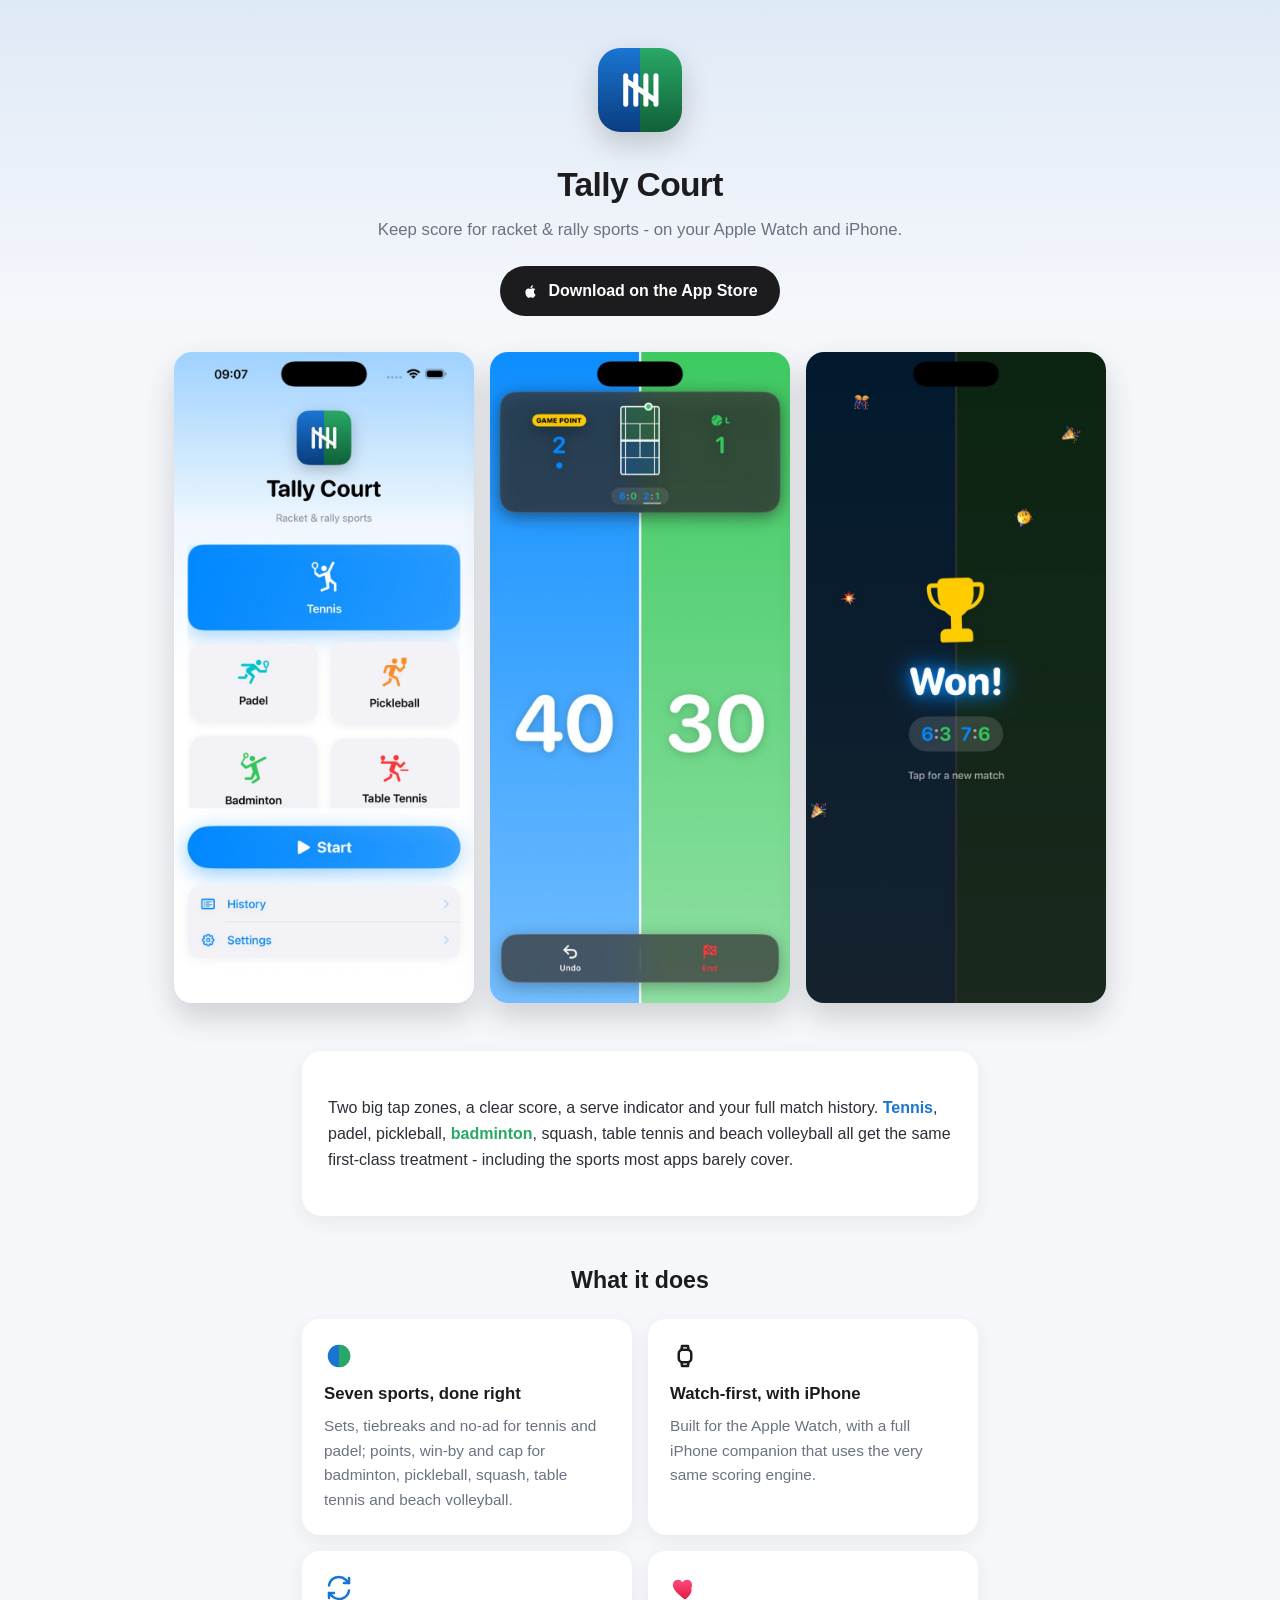
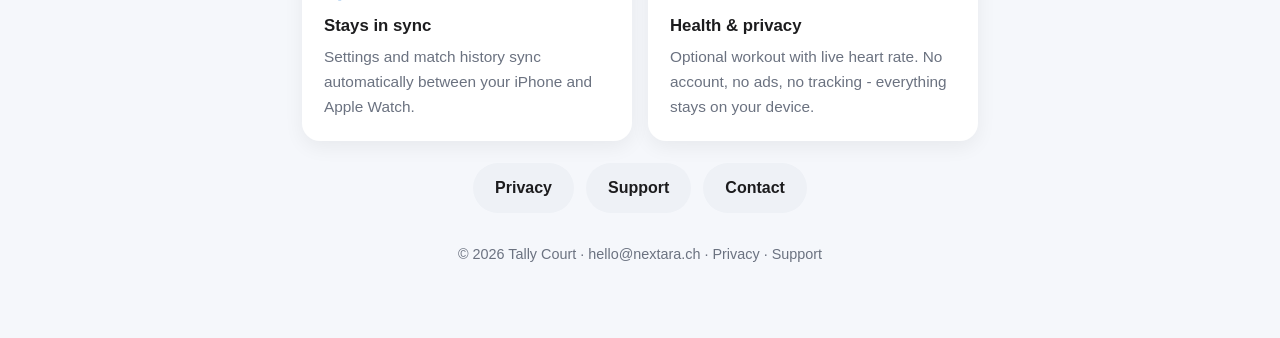
==== commit fbb0c15f: "Add SEO basics and sharper screenshots from the App Store originals - Replace 480px PNG screenshots " ====
--- a/index.html
+++ b/index.html
@@ -8,13 +8,35 @@
   <meta property="og:title" content="Tally Court">
   <meta property="og:description" content="Keep score for tennis, padel, pickleball, badminton, squash, table tennis and beach volleyball on your Apple Watch and iPhone.">
   <meta property="og:type" content="website">
+  <meta property="og:url" content="https://xenofex7.github.io/tally-court-website/">
+  <meta property="og:site_name" content="Tally Court">
+  <meta property="og:locale" content="en_US">
+  <meta property="og:image" content="https://xenofex7.github.io/tally-court-website/og-image.jpg">
+  <meta property="og:image:width" content="1200">
+  <meta property="og:image:height" content="630">
+  <meta property="og:image:alt" content="Tally Court app on iPhone with home screen and live padel score">
+  <meta name="twitter:card" content="summary_large_image">
+  <link rel="alternate" type="text/plain" href="llms.txt" title="LLM-readable site info">
+  <link rel="canonical" href="https://xenofex7.github.io/tally-court-website/">
+  <script type="application/ld+json">
+  {
+    "@context": "https://schema.org",
+    "@type": "SoftwareApplication",
+    "name": "Tally Court",
+    "description": "Scorekeeper for tennis, padel, pickleball, badminton, squash, table tennis and beach volleyball on Apple Watch and iPhone.",
+    "applicationCategory": "SportsApplication",
+    "operatingSystem": "iOS 17, watchOS 10",
+    "url": "https://xenofex7.github.io/tally-court-website/",
+    "downloadUrl": "https://apps.apple.com/app/id6776566859"
+  }
+  </script>
   <link rel="icon" href="mark.svg">
   <link rel="stylesheet" href="style.css">
 </head>
 <body>
   <div class="wrap">
     <header class="hero">
-      <img class="mark" src="mark.svg" alt="Tally Court">
+      <img class="mark" src="mark.svg" alt="" width="84" height="84">
       <h1>Tally Court</h1>
       <p class="tagline">Keep score for racket &amp; rally sports - on your Apple Watch and iPhone.</p>
       <div class="btns">
@@ -26,9 +48,9 @@
     </header>
 
     <div class="shots">
-      <img src="shots/home.png" alt="All sports on the home screen" loading="lazy">
-      <img src="shots/padel.png" alt="Live padel score with court" loading="lazy">
-      <img src="shots/win.png" alt="Match won" loading="lazy">
+      <img src="shots/home.jpg" alt="All sports on the home screen" width="720" height="1564">
+      <img src="shots/padel.jpg" alt="Live padel score with court" width="720" height="1564">
+      <img src="shots/win.jpg" alt="Match won" width="720" height="1564">
     </div>
 
     <div class="card">
